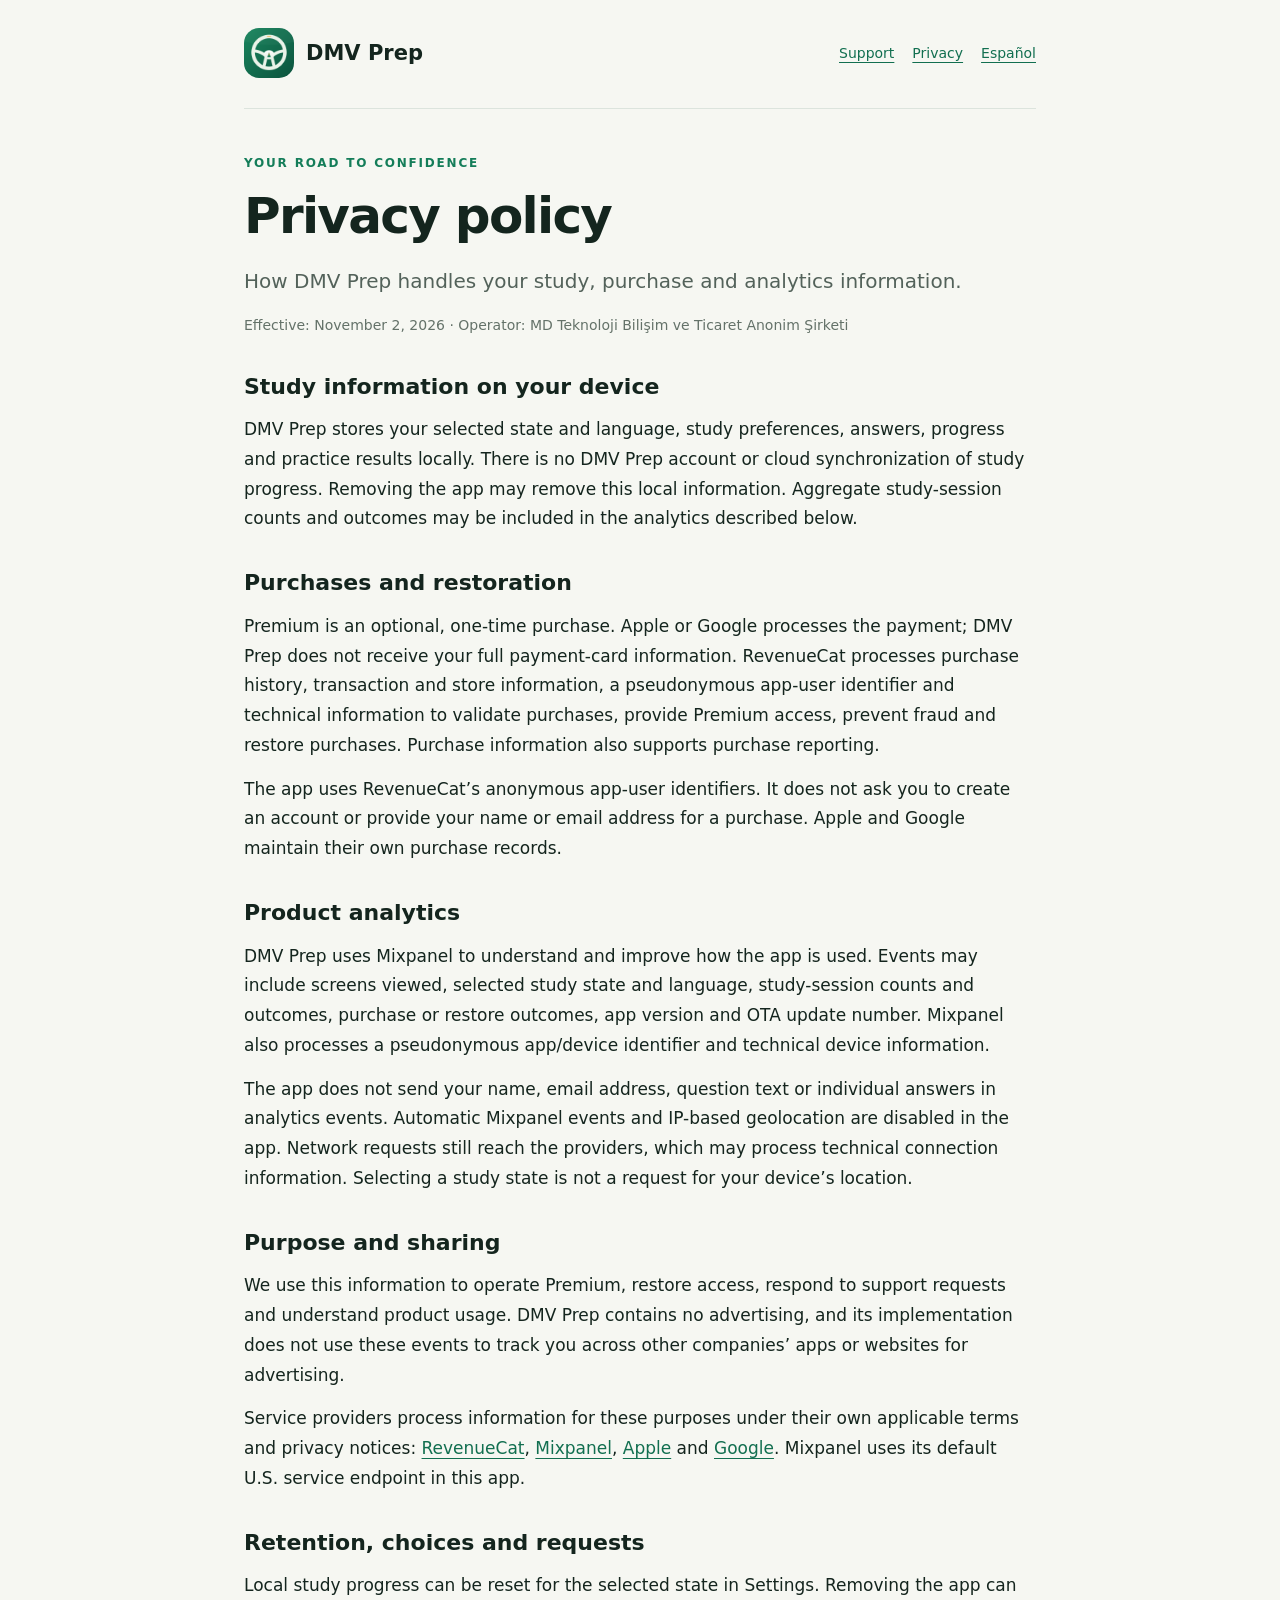
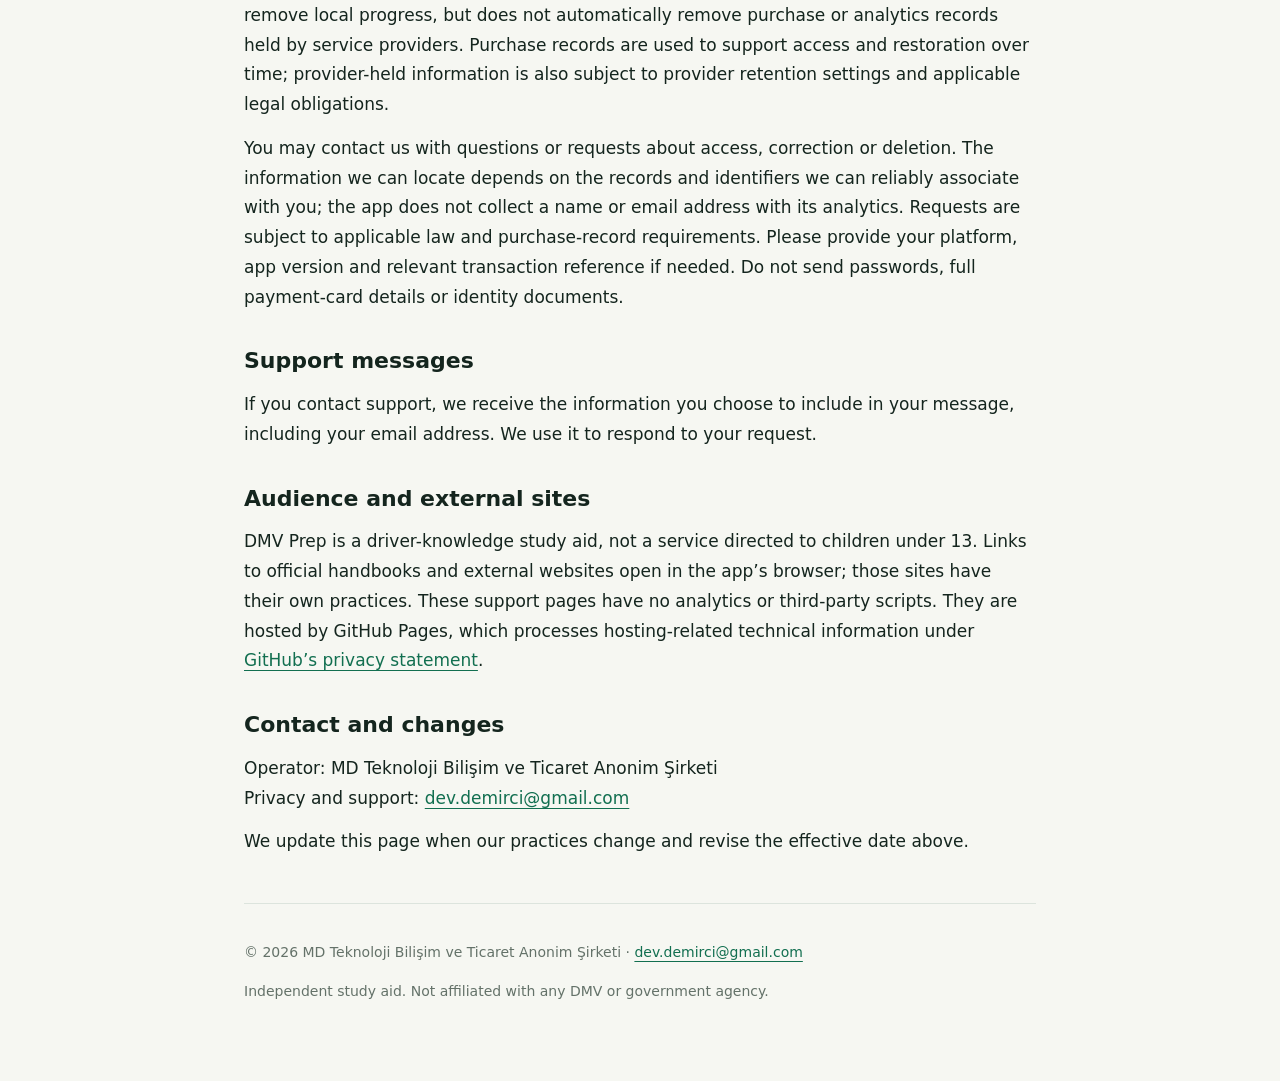
==== privacy.html @ cb6986de "feat: publish bilingual DMV Prep support and privacy pages" ====
<!doctype html><html lang="en"><head><meta charset="utf-8"><meta name="viewport" content="width=device-width,initial-scale=1"><meta name="description" content="Privacy policy for DMV Prep, an independent English and Spanish driver permit study app."><title>Privacy policy · DMV Prep</title><link rel="icon" href="icon.png"><link rel="stylesheet" href="styles.css"></head><body><a class="skip" href="#main">Skip to content</a><div class="wrap"><header><a class="brand" href="index.html"><img src="icon.png" width="50" height="50" alt="">DMV Prep</a><nav aria-label="Navigation"><a href="support.html">Support</a><a href="privacy.html">Privacy</a><a href="privacy-es.html" lang="es">Español</a></nav></header><main id="main"><p class="eyebrow">YOUR ROAD TO CONFIDENCE</p><h1>Privacy policy</h1><p class="lead">How DMV Prep handles your study, purchase and analytics information.</p><p class="meta">Effective: November 2, 2026 · Operator: MD Teknoloji Bilişim ve Ticaret Anonim Şirketi</p>
<h2>Study information on your device</h2><p>DMV Prep stores your selected state and language, study preferences, answers, progress and practice results locally. There is no DMV Prep account or cloud synchronization of study progress. Removing the app may remove this local information. Aggregate study-session counts and outcomes may be included in the analytics described below.</p>
<h2>Purchases and restoration</h2><p>Premium is an optional, one-time purchase. Apple or Google processes the payment; DMV Prep does not receive your full payment-card information. RevenueCat processes purchase history, transaction and store information, a pseudonymous app-user identifier and technical information to validate purchases, provide Premium access, prevent fraud and restore purchases. Purchase information also supports purchase reporting.</p><p>The app uses RevenueCat’s anonymous app-user identifiers. It does not ask you to create an account or provide your name or email address for a purchase. Apple and Google maintain their own purchase records.</p>
<h2>Product analytics</h2><p>DMV Prep uses Mixpanel to understand and improve how the app is used. Events may include screens viewed, selected study state and language, study-session counts and outcomes, purchase or restore outcomes, app version and OTA update number. Mixpanel also processes a pseudonymous app/device identifier and technical device information.</p><p>The app does not send your name, email address, question text or individual answers in analytics events. Automatic Mixpanel events and IP-based geolocation are disabled in the app. Network requests still reach the providers, which may process technical connection information. Selecting a study state is not a request for your device’s location.</p>
<h2>Purpose and sharing</h2><p>We use this information to operate Premium, restore access, respond to support requests and understand product usage. DMV Prep contains no advertising, and its implementation does not use these events to track you across other companies’ apps or websites for advertising.</p><p>Service providers process information for these purposes under their own applicable terms and privacy notices: <a href="https://www.revenuecat.com/privacy-policy">RevenueCat</a>, <a href="https://mixpanel.com/legal/privacy-policy/">Mixpanel</a>, <a href="https://www.apple.com/legal/privacy/">Apple</a> and <a href="https://policies.google.com/privacy">Google</a>. Mixpanel uses its default U.S. service endpoint in this app.</p>
<h2>Retention, choices and requests</h2><p>Local study progress can be reset for the selected state in Settings. Removing the app can remove local progress, but does not automatically remove purchase or analytics records held by service providers. Purchase records are used to support access and restoration over time; provider-held information is also subject to provider retention settings and applicable legal obligations.</p><p>You may contact us with questions or requests about access, correction or deletion. The information we can locate depends on the records and identifiers we can reliably associate with you; the app does not collect a name or email address with its analytics. Requests are subject to applicable law and purchase-record requirements. Please provide your platform, app version and relevant transaction reference if needed. Do not send passwords, full payment-card details or identity documents.</p>
<h2>Support messages</h2><p>If you contact support, we receive the information you choose to include in your message, including your email address. We use it to respond to your request.</p>
<h2>Audience and external sites</h2><p>DMV Prep is a driver-knowledge study aid, not a service directed to children under 13. Links to official handbooks and external websites open in the app’s browser; those sites have their own practices. These support pages have no analytics or third-party scripts. They are hosted by GitHub Pages, which processes hosting-related technical information under <a href="https://docs.github.com/en/site-policy/privacy-policies/github-general-privacy-statement">GitHub’s privacy statement</a>.</p>
<h2>Contact and changes</h2><p>Operator: MD Teknoloji Bilişim ve Ticaret Anonim Şirketi<br>Privacy and support: <a href="mailto:dev.demirci@gmail.com">dev.demirci@gmail.com</a></p><p>We update this page when our practices change and revise the effective date above.</p></main><footer><p>© 2026 MD Teknoloji Bilişim ve Ticaret Anonim Şirketi · <a href="mailto:dev.demirci@gmail.com">dev.demirci@gmail.com</a></p><p>Independent study aid. Not affiliated with any DMV or government agency.</p></footer></div></body></html>
---- styles.css ----
*{box-sizing:border-box}body{margin:0;background:#f6f7f2;color:#14251e;font:17px/1.75 system-ui,-apple-system,BlinkMacSystemFont,"Segoe UI",sans-serif}a{color:#126f50;text-underline-offset:4px}a:focus-visible{outline:3px solid #f5a524;outline-offset:5px;border-radius:3px}.wrap{max-width:840px;margin:auto;padding:28px 24px 64px}header{display:flex;align-items:center;justify-content:space-between;gap:20px;padding-bottom:30px;border-bottom:1px solid #dce4dd}.brand{display:flex;align-items:center;gap:12px;text-decoration:none;color:#14251e;font-weight:800;font-size:21px}.brand img{border-radius:15px}nav{display:flex;gap:18px;font-size:14px;flex-wrap:wrap}.eyebrow{color:#147d59;letter-spacing:.15em;font-size:12px;font-weight:750;margin-top:44px;text-transform:uppercase}h1{font-size:clamp(34px,7vw,50px);line-height:1.12;letter-spacing:-1.7px;margin:14px 0 20px}h2{font-size:22px;line-height:1.35;margin:34px 0 12px}p,ul{margin:14px 0}.lead{font-size:20px;color:#53625a}.card{background:#fff;border:1px solid #dce4dd;border-radius:22px;padding:24px;margin:26px 0}.button{display:inline-block;padding:12px 20px;border-radius:14px;background:#147d59;color:#fff;font-weight:700;text-decoration:none}.meta,footer{color:#647269;font-size:14px}footer{margin-top:46px;padding-top:22px;border-top:1px solid #dce4dd}code{font-size:15px;overflow-wrap:anywhere}li{padding-left:4px;margin:7px 0}.skip{position:absolute;top:-80px}.skip:focus{top:8px;background:#fff;padding:10px}@media(max-width:600px){.wrap{padding:20px 20px 40px}header{align-items:flex-start}nav{gap:10px;font-size:13px;justify-content:flex-end}.brand{font-size:18px}.brand img{width:42px;height:42px}.card{padding:20px}}
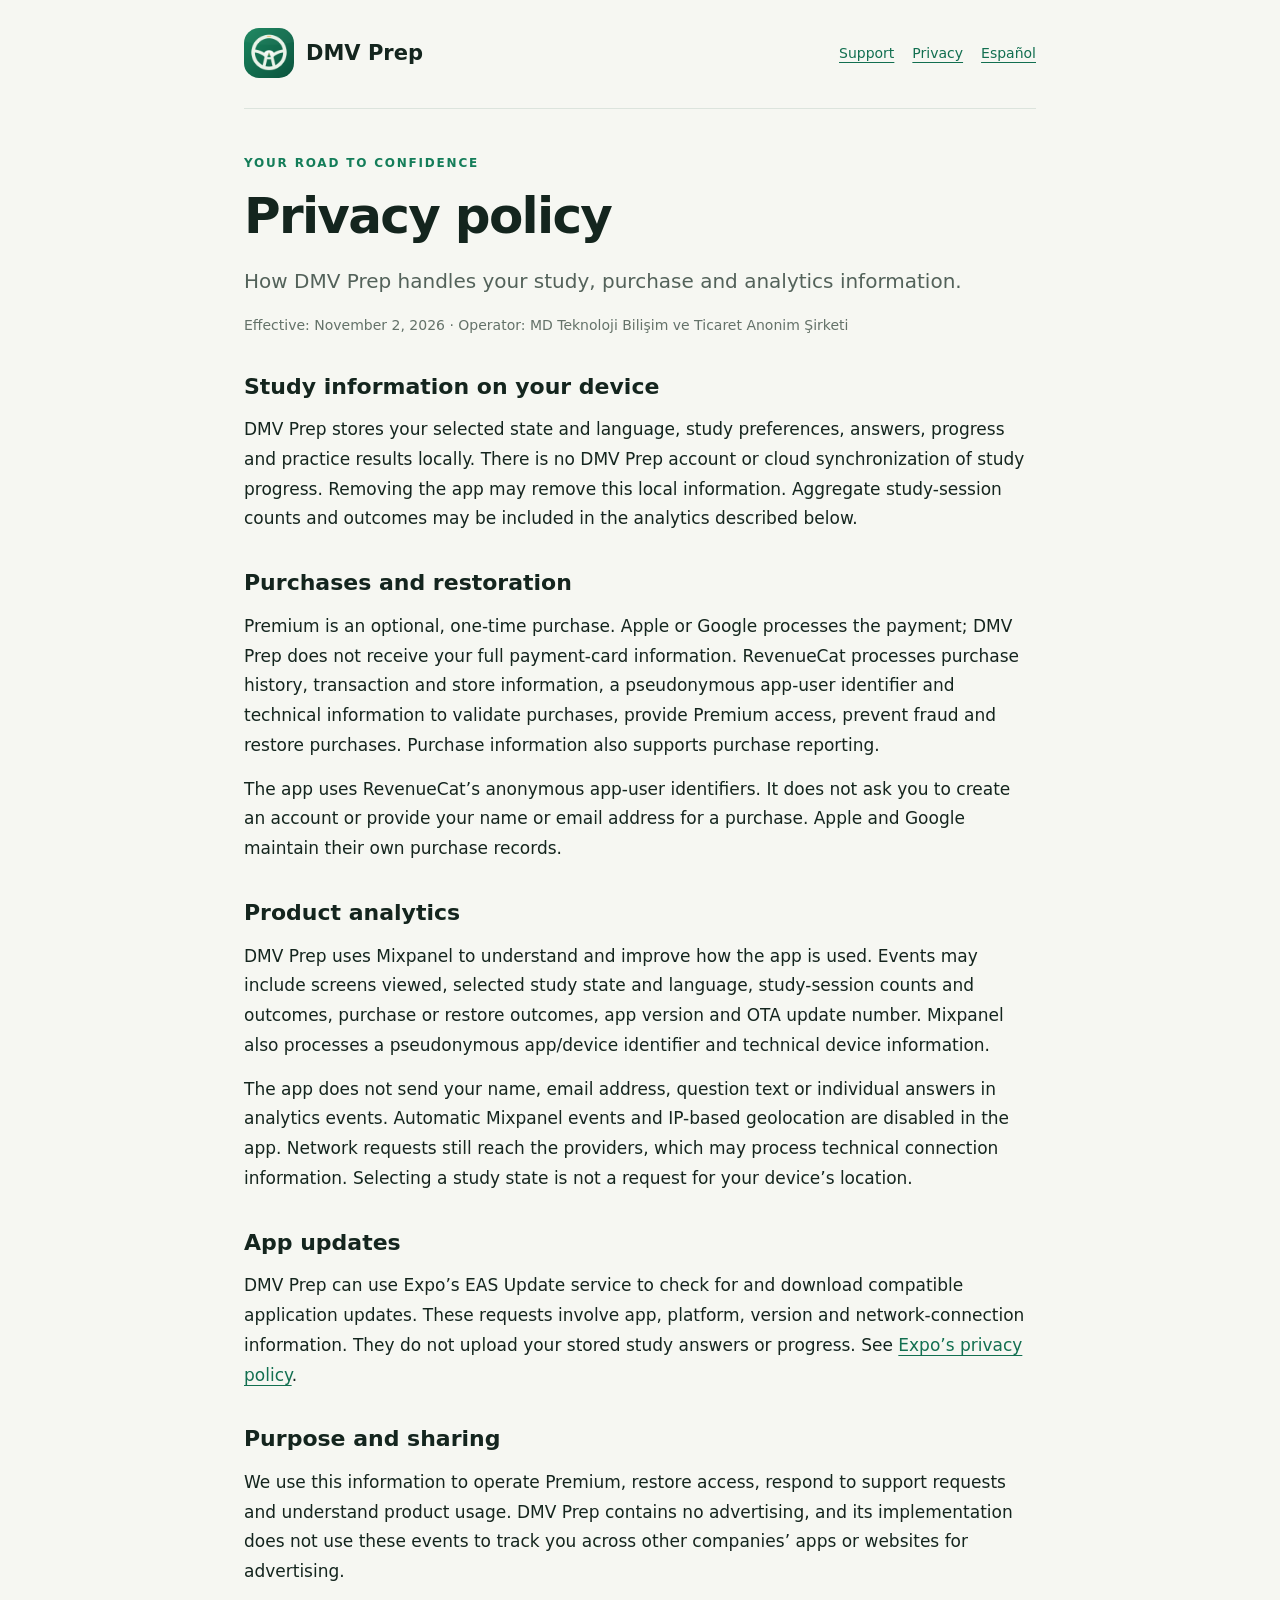
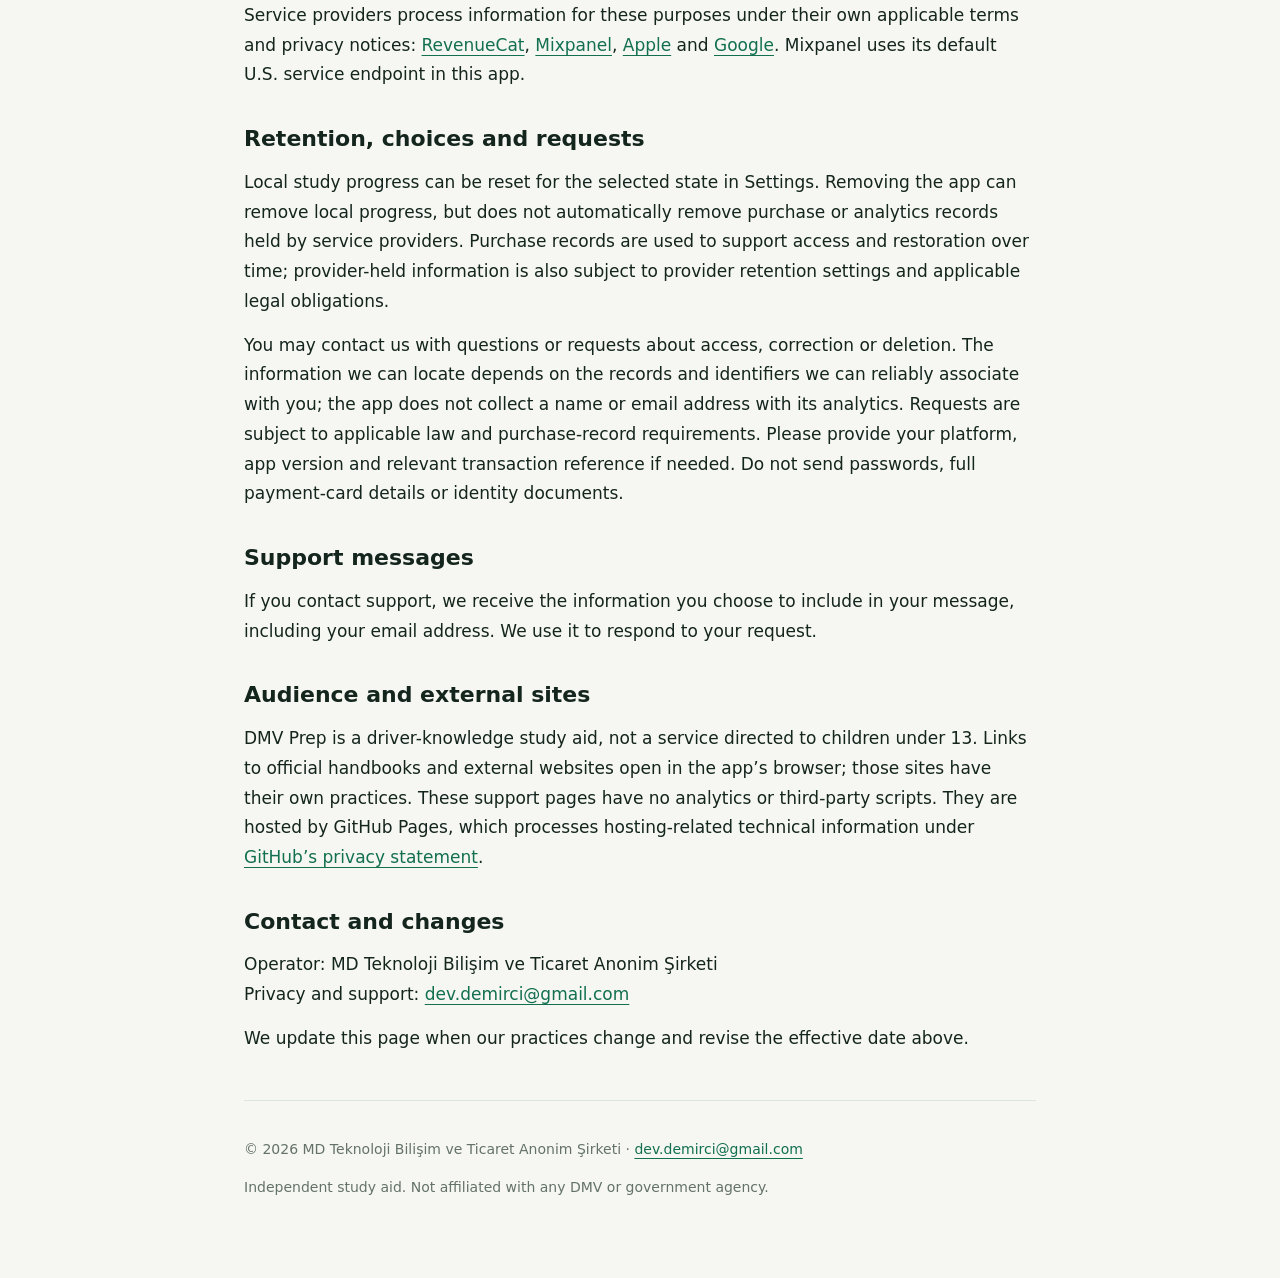
==== commit 0cee01fb: "docs: disclose Expo update delivery in privacy policies" ====
--- a/privacy.html
+++ b/privacy.html
@@ -2,7 +2,7 @@
 <h2>Study information on your device</h2><p>DMV Prep stores your selected state and language, study preferences, answers, progress and practice results locally. There is no DMV Prep account or cloud synchronization of study progress. Removing the app may remove this local information. Aggregate study-session counts and outcomes may be included in the analytics described below.</p>
 <h2>Purchases and restoration</h2><p>Premium is an optional, one-time purchase. Apple or Google processes the payment; DMV Prep does not receive your full payment-card information. RevenueCat processes purchase history, transaction and store information, a pseudonymous app-user identifier and technical information to validate purchases, provide Premium access, prevent fraud and restore purchases. Purchase information also supports purchase reporting.</p><p>The app uses RevenueCat’s anonymous app-user identifiers. It does not ask you to create an account or provide your name or email address for a purchase. Apple and Google maintain their own purchase records.</p>
 <h2>Product analytics</h2><p>DMV Prep uses Mixpanel to understand and improve how the app is used. Events may include screens viewed, selected study state and language, study-session counts and outcomes, purchase or restore outcomes, app version and OTA update number. Mixpanel also processes a pseudonymous app/device identifier and technical device information.</p><p>The app does not send your name, email address, question text or individual answers in analytics events. Automatic Mixpanel events and IP-based geolocation are disabled in the app. Network requests still reach the providers, which may process technical connection information. Selecting a study state is not a request for your device’s location.</p>
-<h2>Purpose and sharing</h2><p>We use this information to operate Premium, restore access, respond to support requests and understand product usage. DMV Prep contains no advertising, and its implementation does not use these events to track you across other companies’ apps or websites for advertising.</p><p>Service providers process information for these purposes under their own applicable terms and privacy notices: <a href="https://www.revenuecat.com/privacy-policy">RevenueCat</a>, <a href="https://mixpanel.com/legal/privacy-policy/">Mixpanel</a>, <a href="https://www.apple.com/legal/privacy/">Apple</a> and <a href="https://policies.google.com/privacy">Google</a>. Mixpanel uses its default U.S. service endpoint in this app.</p>
+<h2>App updates</h2><p>DMV Prep can use Expo’s EAS Update service to check for and download compatible application updates. These requests involve app, platform, version and network-connection information. They do not upload your stored study answers or progress. See <a href="https://expo.dev/privacy">Expo’s privacy policy</a>.</p><h2>Purpose and sharing</h2><p>We use this information to operate Premium, restore access, respond to support requests and understand product usage. DMV Prep contains no advertising, and its implementation does not use these events to track you across other companies’ apps or websites for advertising.</p><p>Service providers process information for these purposes under their own applicable terms and privacy notices: <a href="https://www.revenuecat.com/privacy-policy">RevenueCat</a>, <a href="https://mixpanel.com/legal/privacy-policy/">Mixpanel</a>, <a href="https://www.apple.com/legal/privacy/">Apple</a> and <a href="https://policies.google.com/privacy">Google</a>. Mixpanel uses its default U.S. service endpoint in this app.</p>
 <h2>Retention, choices and requests</h2><p>Local study progress can be reset for the selected state in Settings. Removing the app can remove local progress, but does not automatically remove purchase or analytics records held by service providers. Purchase records are used to support access and restoration over time; provider-held information is also subject to provider retention settings and applicable legal obligations.</p><p>You may contact us with questions or requests about access, correction or deletion. The information we can locate depends on the records and identifiers we can reliably associate with you; the app does not collect a name or email address with its analytics. Requests are subject to applicable law and purchase-record requirements. Please provide your platform, app version and relevant transaction reference if needed. Do not send passwords, full payment-card details or identity documents.</p>
 <h2>Support messages</h2><p>If you contact support, we receive the information you choose to include in your message, including your email address. We use it to respond to your request.</p>
 <h2>Audience and external sites</h2><p>DMV Prep is a driver-knowledge study aid, not a service directed to children under 13. Links to official handbooks and external websites open in the app’s browser; those sites have their own practices. These support pages have no analytics or third-party scripts. They are hosted by GitHub Pages, which processes hosting-related technical information under <a href="https://docs.github.com/en/site-policy/privacy-policies/github-general-privacy-statement">GitHub’s privacy statement</a>.</p>
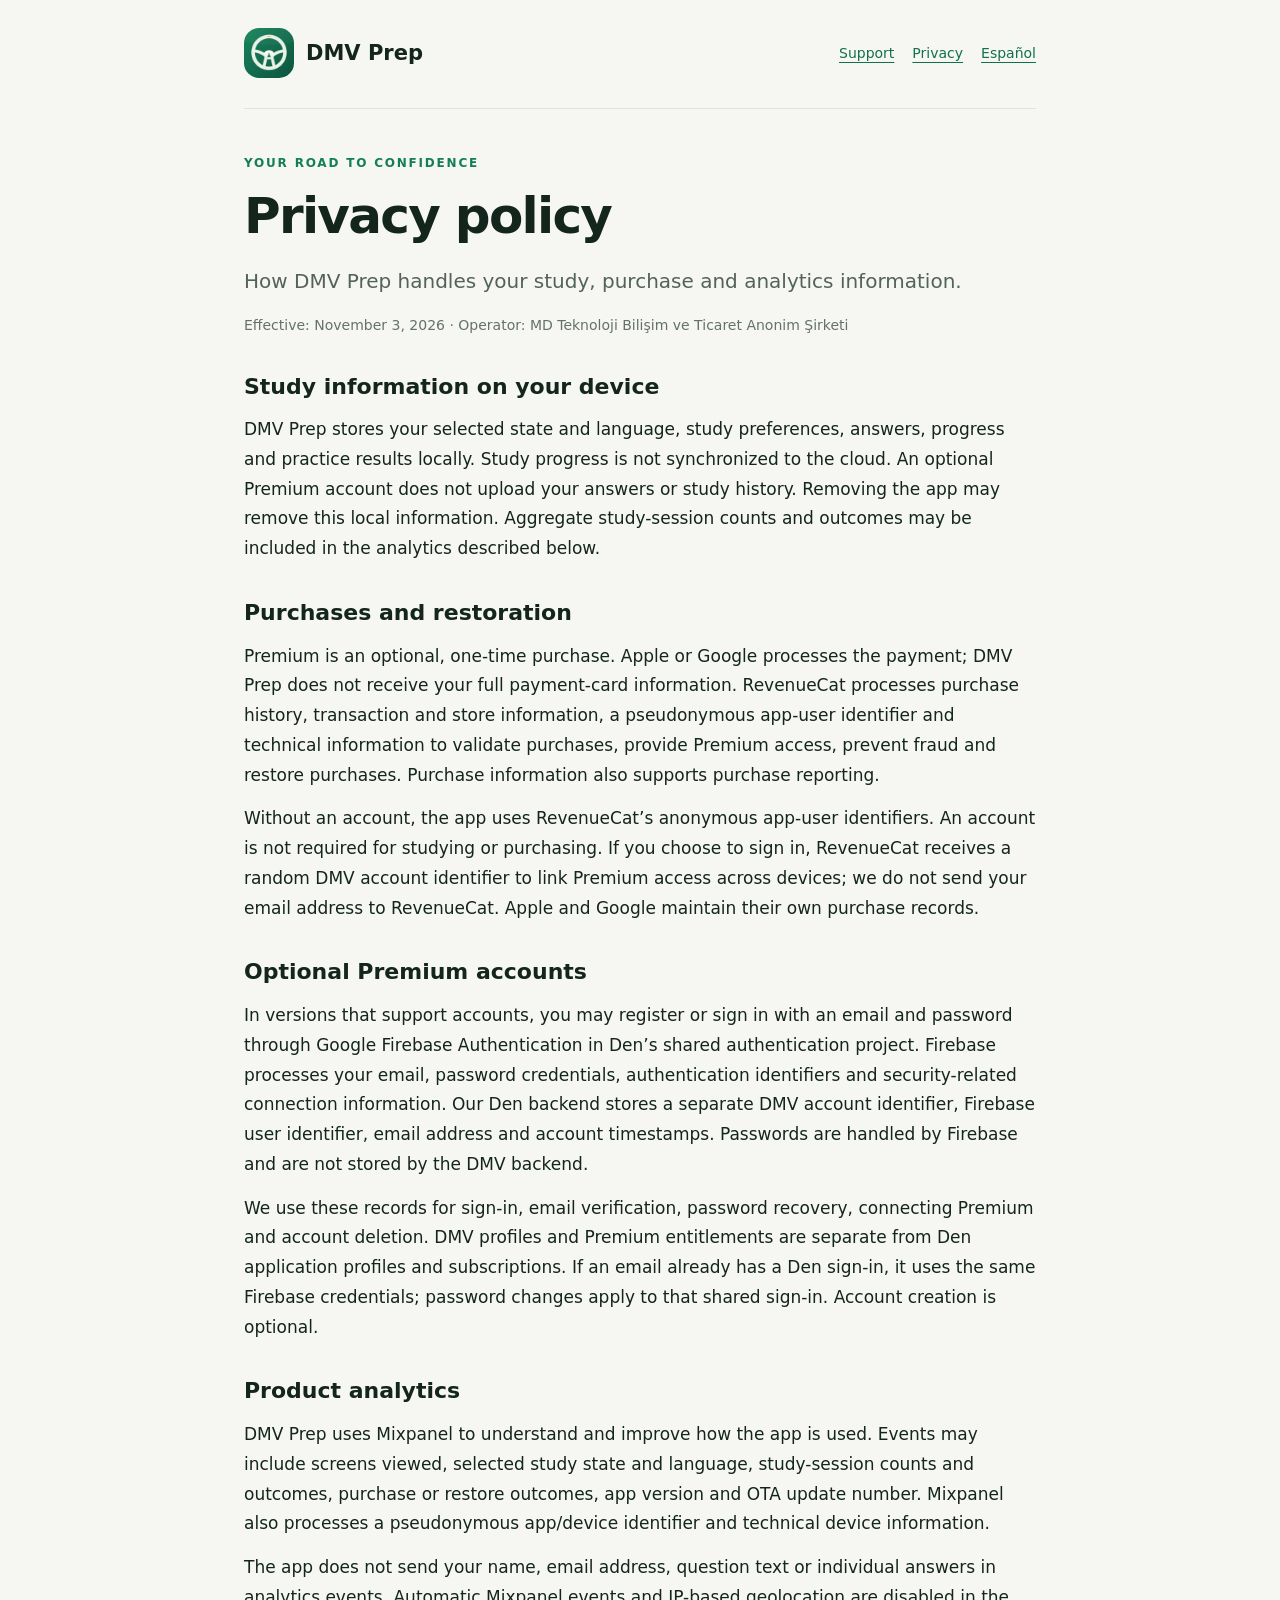
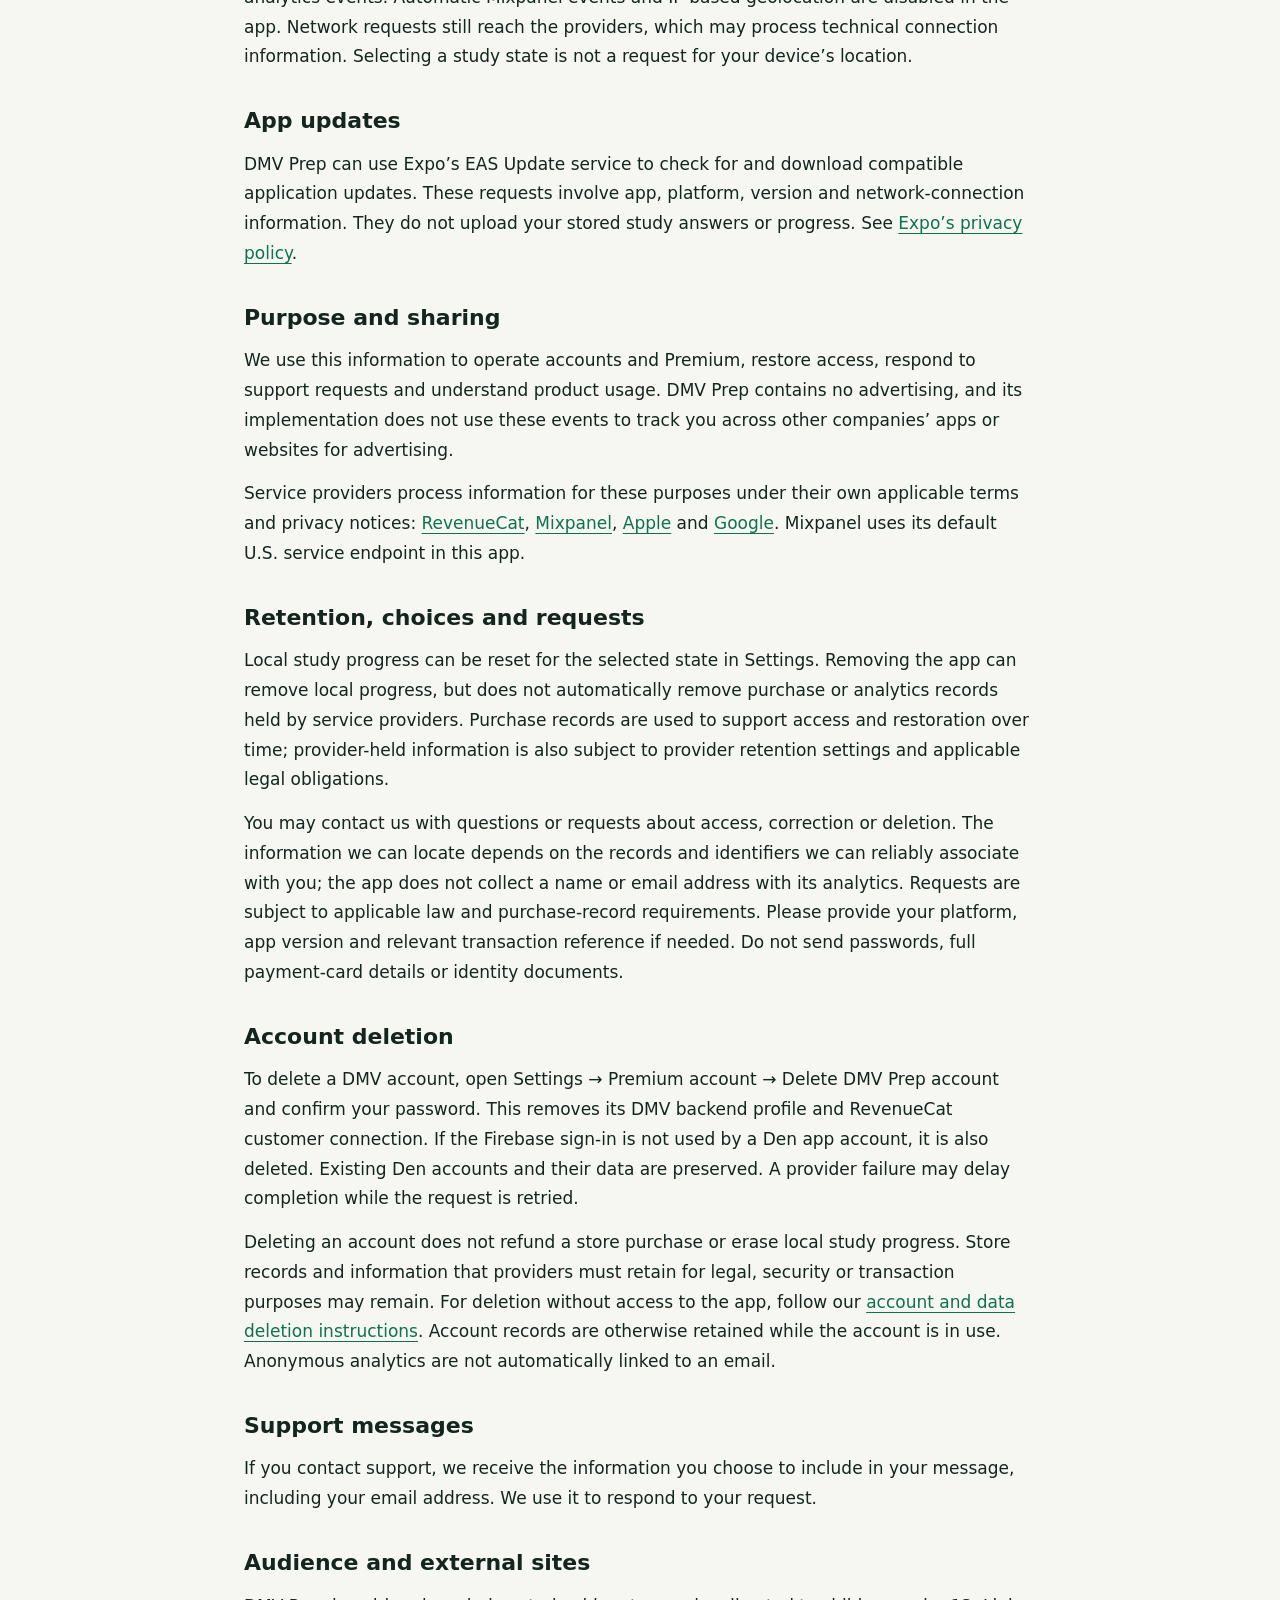
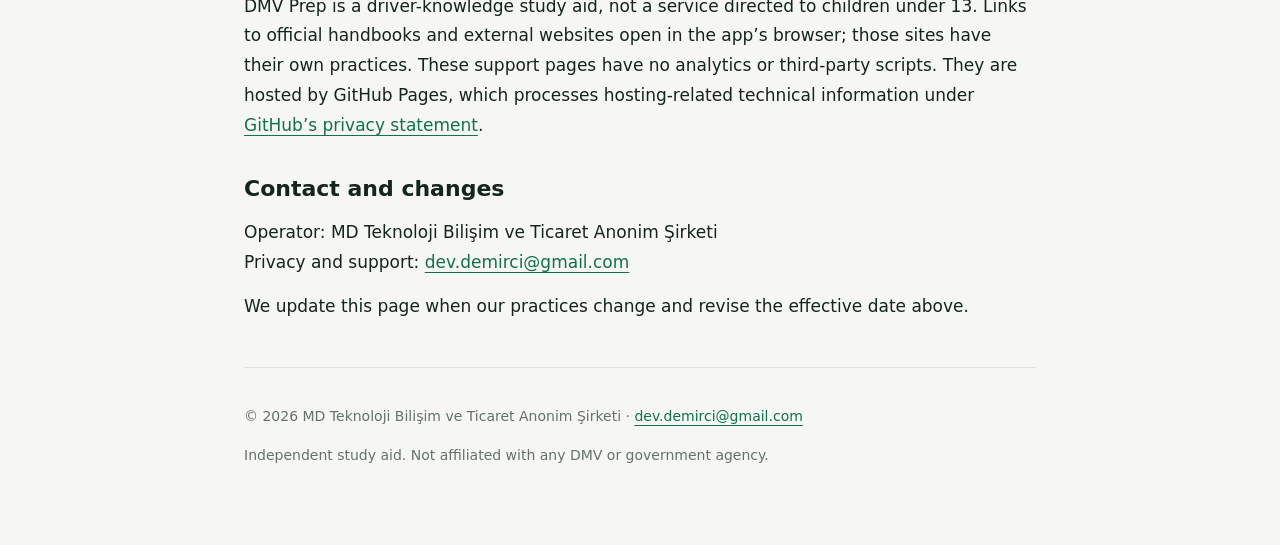
==== commit 9049cafd: "docs: explain optional Premium accounts and deletion" ====
--- a/privacy.html
+++ b/privacy.html
@@ -1,9 +1,9 @@
-<!doctype html><html lang="en"><head><meta charset="utf-8"><meta name="viewport" content="width=device-width,initial-scale=1"><meta name="description" content="Privacy policy for DMV Prep, an independent English and Spanish driver permit study app."><title>Privacy policy · DMV Prep</title><link rel="icon" href="icon.png"><link rel="stylesheet" href="styles.css"></head><body><a class="skip" href="#main">Skip to content</a><div class="wrap"><header><a class="brand" href="index.html"><img src="icon.png" width="50" height="50" alt="">DMV Prep</a><nav aria-label="Navigation"><a href="support.html">Support</a><a href="privacy.html">Privacy</a><a href="privacy-es.html" lang="es">Español</a></nav></header><main id="main"><p class="eyebrow">YOUR ROAD TO CONFIDENCE</p><h1>Privacy policy</h1><p class="lead">How DMV Prep handles your study, purchase and analytics information.</p><p class="meta">Effective: November 2, 2026 · Operator: MD Teknoloji Bilişim ve Ticaret Anonim Şirketi</p>
-<h2>Study information on your device</h2><p>DMV Prep stores your selected state and language, study preferences, answers, progress and practice results locally. There is no DMV Prep account or cloud synchronization of study progress. Removing the app may remove this local information. Aggregate study-session counts and outcomes may be included in the analytics described below.</p>
-<h2>Purchases and restoration</h2><p>Premium is an optional, one-time purchase. Apple or Google processes the payment; DMV Prep does not receive your full payment-card information. RevenueCat processes purchase history, transaction and store information, a pseudonymous app-user identifier and technical information to validate purchases, provide Premium access, prevent fraud and restore purchases. Purchase information also supports purchase reporting.</p><p>The app uses RevenueCat’s anonymous app-user identifiers. It does not ask you to create an account or provide your name or email address for a purchase. Apple and Google maintain their own purchase records.</p>
-<h2>Product analytics</h2><p>DMV Prep uses Mixpanel to understand and improve how the app is used. Events may include screens viewed, selected study state and language, study-session counts and outcomes, purchase or restore outcomes, app version and OTA update number. Mixpanel also processes a pseudonymous app/device identifier and technical device information.</p><p>The app does not send your name, email address, question text or individual answers in analytics events. Automatic Mixpanel events and IP-based geolocation are disabled in the app. Network requests still reach the providers, which may process technical connection information. Selecting a study state is not a request for your device’s location.</p>
-<h2>App updates</h2><p>DMV Prep can use Expo’s EAS Update service to check for and download compatible application updates. These requests involve app, platform, version and network-connection information. They do not upload your stored study answers or progress. See <a href="https://expo.dev/privacy">Expo’s privacy policy</a>.</p><h2>Purpose and sharing</h2><p>We use this information to operate Premium, restore access, respond to support requests and understand product usage. DMV Prep contains no advertising, and its implementation does not use these events to track you across other companies’ apps or websites for advertising.</p><p>Service providers process information for these purposes under their own applicable terms and privacy notices: <a href="https://www.revenuecat.com/privacy-policy">RevenueCat</a>, <a href="https://mixpanel.com/legal/privacy-policy/">Mixpanel</a>, <a href="https://www.apple.com/legal/privacy/">Apple</a> and <a href="https://policies.google.com/privacy">Google</a>. Mixpanel uses its default U.S. service endpoint in this app.</p>
+<!doctype html><html lang="en"><head><meta charset="utf-8"><meta name="viewport" content="width=device-width,initial-scale=1"><meta name="description" content="Privacy policy for DMV Prep, an independent English and Spanish driver permit study app."><title>Privacy policy · DMV Prep</title><link rel="icon" href="icon.png"><link rel="stylesheet" href="styles.css"></head><body><a class="skip" href="#main">Skip to content</a><div class="wrap"><header><a class="brand" href="index.html"><img src="icon.png" width="50" height="50" alt="">DMV Prep</a><nav aria-label="Navigation"><a href="support.html">Support</a><a href="privacy.html">Privacy</a><a href="privacy-es.html" lang="es">Español</a></nav></header><main id="main"><p class="eyebrow">YOUR ROAD TO CONFIDENCE</p><h1>Privacy policy</h1><p class="lead">How DMV Prep handles your study, purchase and analytics information.</p><p class="meta">Effective: November 3, 2026 · Operator: MD Teknoloji Bilişim ve Ticaret Anonim Şirketi</p>
+<h2>Study information on your device</h2><p>DMV Prep stores your selected state and language, study preferences, answers, progress and practice results locally. Study progress is not synchronized to the cloud. An optional Premium account does not upload your answers or study history. Removing the app may remove this local information. Aggregate study-session counts and outcomes may be included in the analytics described below.</p>
+<h2>Purchases and restoration</h2><p>Premium is an optional, one-time purchase. Apple or Google processes the payment; DMV Prep does not receive your full payment-card information. RevenueCat processes purchase history, transaction and store information, a pseudonymous app-user identifier and technical information to validate purchases, provide Premium access, prevent fraud and restore purchases. Purchase information also supports purchase reporting.</p><p>Without an account, the app uses RevenueCat’s anonymous app-user identifiers. An account is not required for studying or purchasing. If you choose to sign in, RevenueCat receives a random DMV account identifier to link Premium access across devices; we do not send your email address to RevenueCat. Apple and Google maintain their own purchase records.</p>
+<h2>Optional Premium accounts</h2><p>In versions that support accounts, you may register or sign in with an email and password through Google Firebase Authentication in Den’s shared authentication project. Firebase processes your email, password credentials, authentication identifiers and security-related connection information. Our Den backend stores a separate DMV account identifier, Firebase user identifier, email address and account timestamps. Passwords are handled by Firebase and are not stored by the DMV backend.</p><p>We use these records for sign-in, email verification, password recovery, connecting Premium and account deletion. DMV profiles and Premium entitlements are separate from Den application profiles and subscriptions. If an email already has a Den sign-in, it uses the same Firebase credentials; password changes apply to that shared sign-in. Account creation is optional.</p><h2>Product analytics</h2><p>DMV Prep uses Mixpanel to understand and improve how the app is used. Events may include screens viewed, selected study state and language, study-session counts and outcomes, purchase or restore outcomes, app version and OTA update number. Mixpanel also processes a pseudonymous app/device identifier and technical device information.</p><p>The app does not send your name, email address, question text or individual answers in analytics events. Automatic Mixpanel events and IP-based geolocation are disabled in the app. Network requests still reach the providers, which may process technical connection information. Selecting a study state is not a request for your device’s location.</p>
+<h2>App updates</h2><p>DMV Prep can use Expo’s EAS Update service to check for and download compatible application updates. These requests involve app, platform, version and network-connection information. They do not upload your stored study answers or progress. See <a href="https://expo.dev/privacy">Expo’s privacy policy</a>.</p><h2>Purpose and sharing</h2><p>We use this information to operate accounts and Premium, restore access, respond to support requests and understand product usage. DMV Prep contains no advertising, and its implementation does not use these events to track you across other companies’ apps or websites for advertising.</p><p>Service providers process information for these purposes under their own applicable terms and privacy notices: <a href="https://www.revenuecat.com/privacy-policy">RevenueCat</a>, <a href="https://mixpanel.com/legal/privacy-policy/">Mixpanel</a>, <a href="https://www.apple.com/legal/privacy/">Apple</a> and <a href="https://policies.google.com/privacy">Google</a>. Mixpanel uses its default U.S. service endpoint in this app.</p>
 <h2>Retention, choices and requests</h2><p>Local study progress can be reset for the selected state in Settings. Removing the app can remove local progress, but does not automatically remove purchase or analytics records held by service providers. Purchase records are used to support access and restoration over time; provider-held information is also subject to provider retention settings and applicable legal obligations.</p><p>You may contact us with questions or requests about access, correction or deletion. The information we can locate depends on the records and identifiers we can reliably associate with you; the app does not collect a name or email address with its analytics. Requests are subject to applicable law and purchase-record requirements. Please provide your platform, app version and relevant transaction reference if needed. Do not send passwords, full payment-card details or identity documents.</p>
-<h2>Support messages</h2><p>If you contact support, we receive the information you choose to include in your message, including your email address. We use it to respond to your request.</p>
+<h2>Account deletion</h2><p>To delete a DMV account, open Settings → Premium account → Delete DMV Prep account and confirm your password. This removes its DMV backend profile and RevenueCat customer connection. If the Firebase sign-in is not used by a Den app account, it is also deleted. Existing Den accounts and their data are preserved. A provider failure may delay completion while the request is retried.</p><p>Deleting an account does not refund a store purchase or erase local study progress. Store records and information that providers must retain for legal, security or transaction purposes may remain. For deletion without access to the app, follow our <a href="delete-account.html">account and data deletion instructions</a>. Account records are otherwise retained while the account is in use. Anonymous analytics are not automatically linked to an email.</p><h2>Support messages</h2><p>If you contact support, we receive the information you choose to include in your message, including your email address. We use it to respond to your request.</p>
 <h2>Audience and external sites</h2><p>DMV Prep is a driver-knowledge study aid, not a service directed to children under 13. Links to official handbooks and external websites open in the app’s browser; those sites have their own practices. These support pages have no analytics or third-party scripts. They are hosted by GitHub Pages, which processes hosting-related technical information under <a href="https://docs.github.com/en/site-policy/privacy-policies/github-general-privacy-statement">GitHub’s privacy statement</a>.</p>
 <h2>Contact and changes</h2><p>Operator: MD Teknoloji Bilişim ve Ticaret Anonim Şirketi<br>Privacy and support: <a href="mailto:dev.demirci@gmail.com">dev.demirci@gmail.com</a></p><p>We update this page when our practices change and revise the effective date above.</p></main><footer><p>© 2026 MD Teknoloji Bilişim ve Ticaret Anonim Şirketi · <a href="mailto:dev.demirci@gmail.com">dev.demirci@gmail.com</a></p><p>Independent study aid. Not affiliated with any DMV or government agency.</p></footer></div></body></html>
